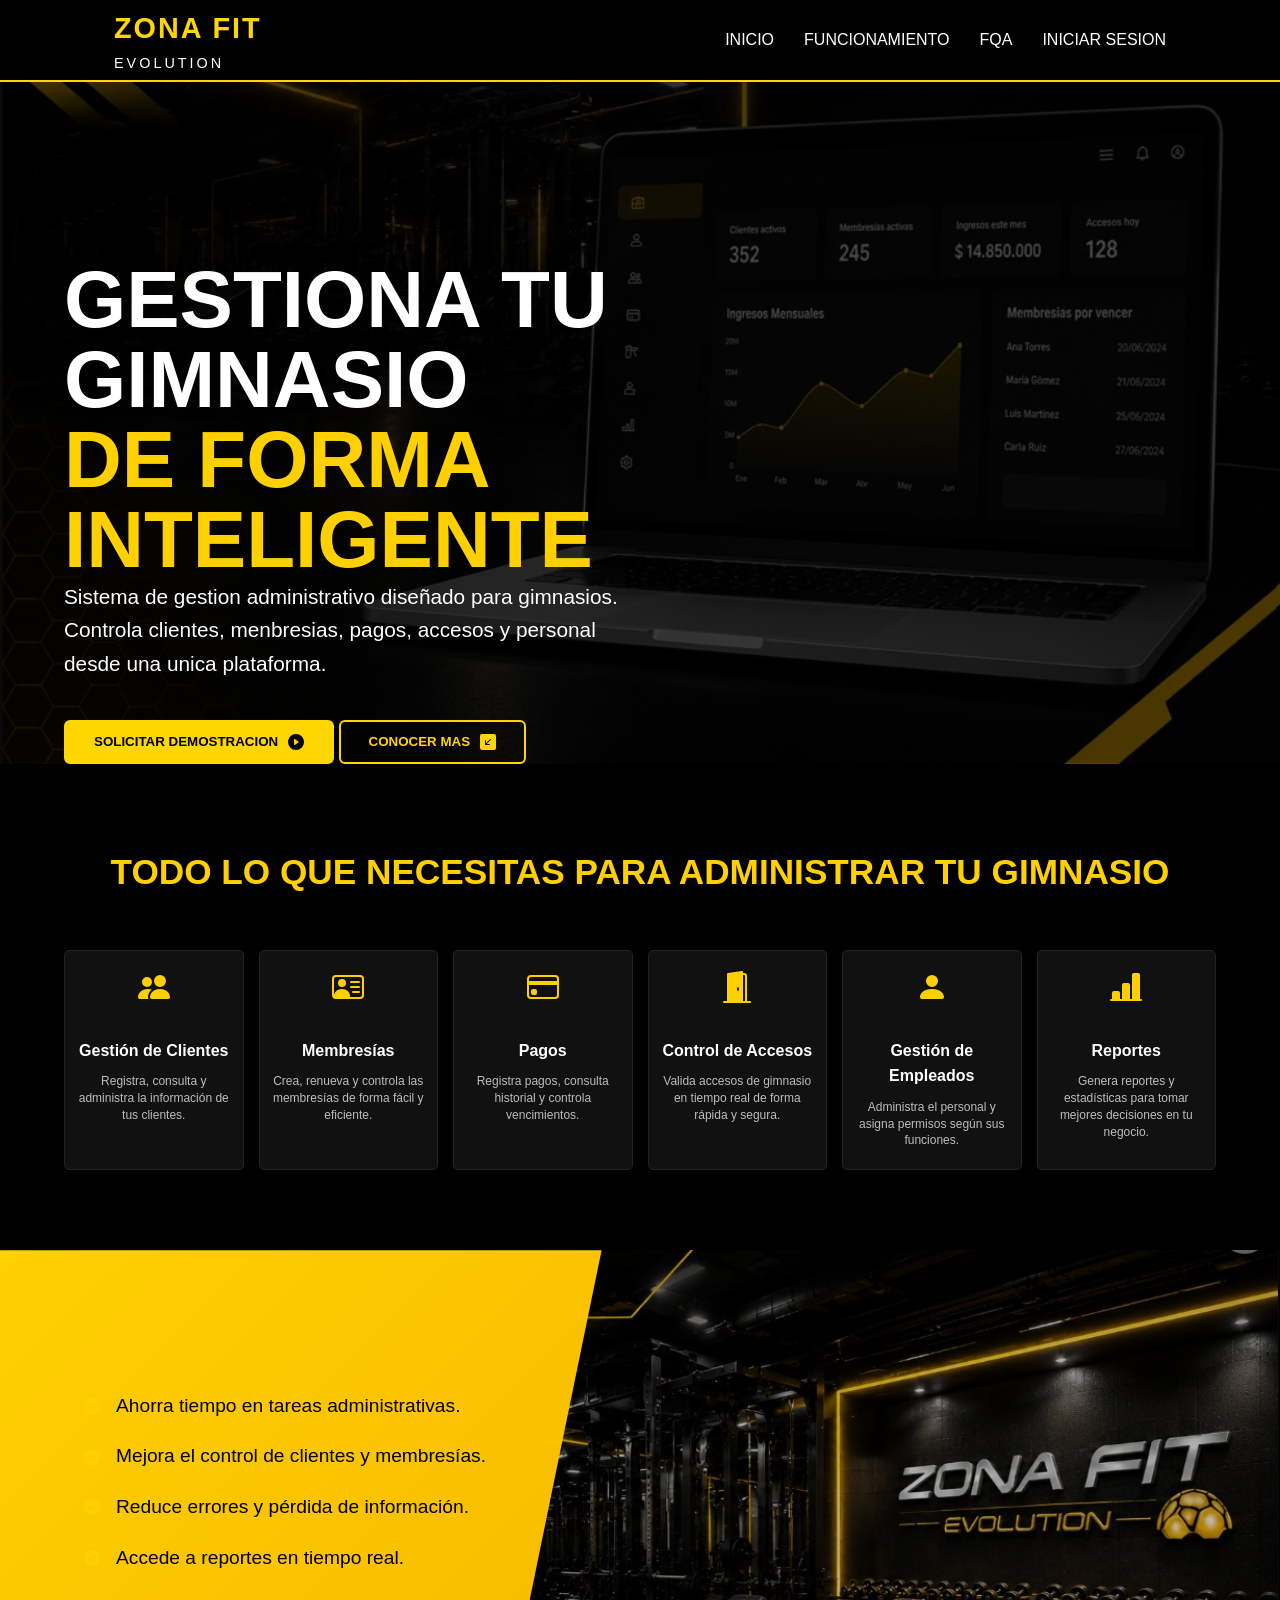
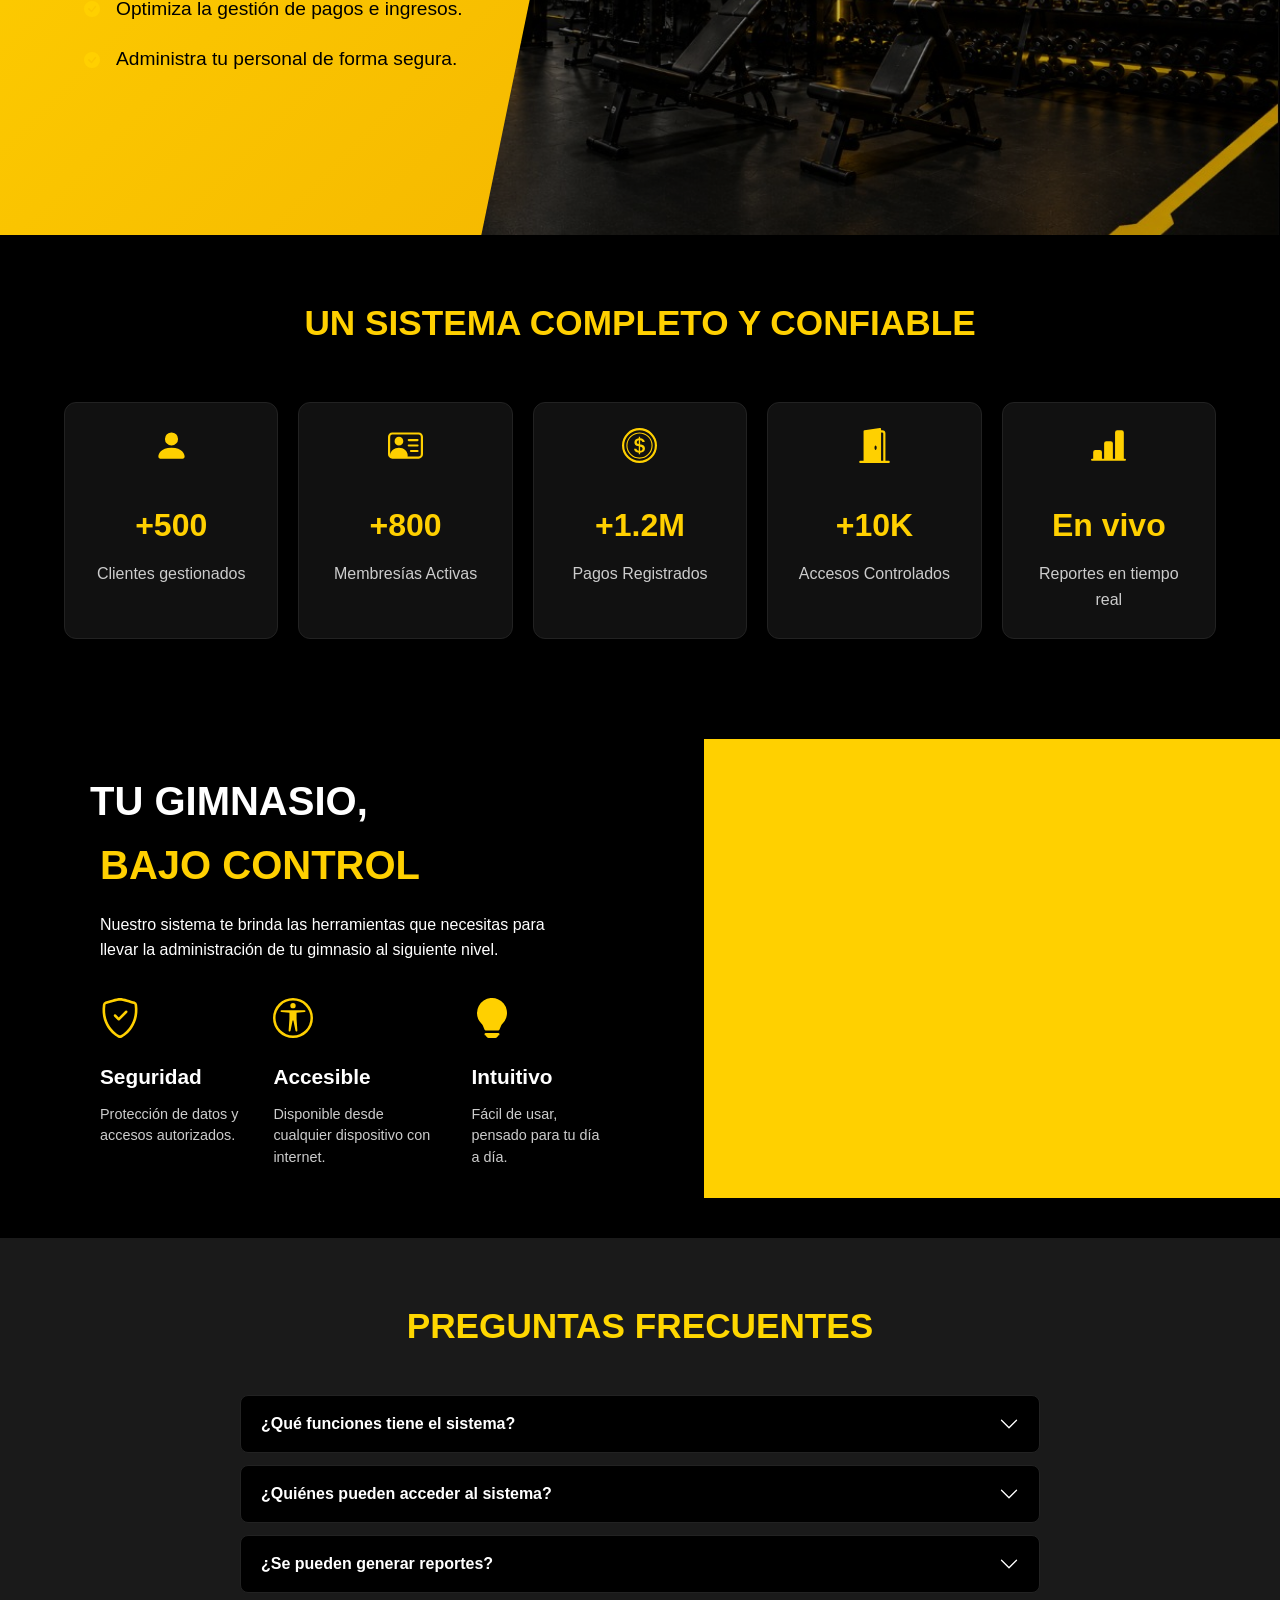
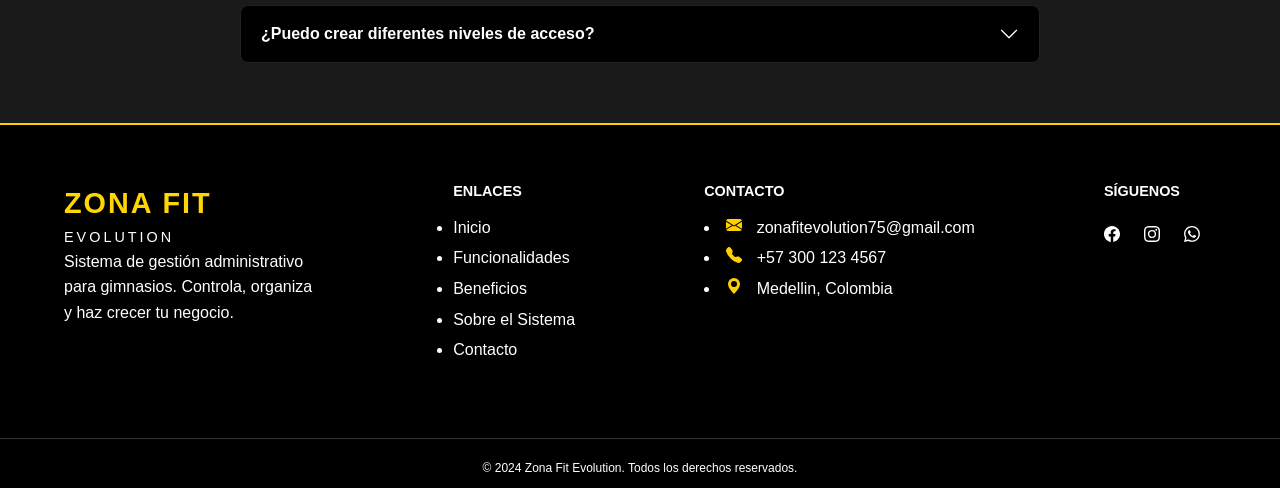
==== index.html @ 82897298 "agrego index" ====
<!doctype html>
<html lang="es">
  <head>
    <meta charset="UTF-8" />
    <meta name="viewport" content="width=device-width, initial-scale=1.0" />
    <title>Landing page</title>

   <link rel="stylesheet" href="../estilos_css/stilos.css">
</head>
<body>


  </head>
  <body>

    <header>
      <div class="container header__inner">
        <a href="#inicio" class="logo">
          <span class="logo__main">ZONA FIT</span>
          <span class="logo__sub">EVOLUTION</span>
        </a>
        <button class="menu-hamburguesa" id="btn-menu" aria-label="Abrir menú">
          <span></span>
          <span></span>
          <span></span>
        </button>

        <nav class="nav" id="nav">
          <a href="#inicio" class="nav_link">INICIO</a>
          <a href="#funcionalidad" class="nav_link">FUNCIONAMIENTO</a>
          <a href="#FQA" class="nav_link">FQA</a>
          <a href="#" class="nav_link">INICIAR SESION</a>
        </nav>
      </div>
    </header>

    <div class="hero">
      <div class="inicio">
        <h1 class="titulo">
          GESTIONA TU GIMNASIO <span>DE FORMA INTELIGENTE</span>
        </h1>
        <p class="descripcion">
          Sistema de gestion administrativo diseñado para gimnasios. Controla
          clientes, menbresias, pagos, accesos y personal desde una unica
          plataforma.
        </p>
        <div class="botones">
          <button class="boton_amarillo">
            SOLICITAR DEMOSTRACION
            <svg
              xmlns="http://www.w3.org/2000/svg"
              width="16"
              height="16"
              fill="currentColor"
              class="bi bi-play-circle-fill"
              viewBox="0 0 16 16"
            >
              <path
                d="M16 8A8 8 0 1 1 0 8a8 8 0 0 1 16 0M6.79 5.093A.5.5 0 0 0 6 5.5v5a.5.5 0 0 0 .79.407l3.5-2.5a.5.5 0 0 0 0-.814z"
              />
            </svg>
          </button>

          <button class="boton_transparente">
            CONOCER MAS
            <svg
              xmlns="http://www.w3.org/2000/svg"
              width="16"
              height="16"
              fill="currentColor"
              class="bi bi-arrow-down-left-square-fill"
              viewBox="0 0 16 16"
            >
              <path
                d="M2 16a2 2 0 0 1-2-2V2a2 2 0 0 1 2-2h12a2 2 0 0 1 2 2v12a2 2 0 0 1-2 2zm8.096-10.803L6 9.293V6.525a.5.5 0 0 0-1 0V10.5a.5.5 0 0 0 .5.5h3.975a.5.5 0 0 0 0-1H6.707l4.096-4.096a.5.5 0 1 0-.707-.707"
              />
            </svg>
          </button>
        </div>
      </div>
    </div>

    <main>
      <section class="funcionalidades" id="funcionalidad">
        <h2>TODO LO QUE NECESITAS PARA <span>ADMINISTRAR TU GIMNASIO</span></h2>

        <div class="contenedor_funcionalidades">
          <article class="funcionalidad">
            <div class="icono">
              <svg
                xmlns="http://www.w3.org/2000/svg"
                width="16"
                height="16"
                fill="currentColor"
                class="bi bi-people-fill"
                viewBox="0 0 16 16"
                aria-hidden="true"
              >
                <path
                  d="M7 14s-1 0-1-1 1-4 5-4 5 3 5 4-1 1-1 1zm4-6a3 3 0 1 0 0-6 3 3 0 0 0 0 6m-5.784 6A2.24 2.24 0 0 1 5 13c0-1.355.68-2.75 1.936-3.72A6.3 6.3 0 0 0 5 9c-4 0-5 3-5 4s1 1 1 1zM4.5 8a2.5 2.5 0 1 0 0-5 2.5 2.5 0 0 0 0 5"
                />
              </svg>
            </div>
            <h3>Gestión de Clientes</h3>
            <p>
              Registra, consulta y administra la información de tus clientes.
            </p>
          </article>

          <article class="funcionalidad">
            <div class="icono">
              <svg
                xmlns="http://www.w3.org/2000/svg"
                width="16"
                height="16"
                fill="currentColor"
                class="bi bi-person-vcard"
                viewBox="0 0 16 16"
                aria-hidden="true"
              >
                <path
                  d="M5 8a2 2 0 1 0 0-4 2 2 0 0 0 0 4m4-2.5a.5.5 0 0 1 .5-.5h4a.5.5 0 0 1 0 1h-4a.5.5 0 0 1-.5-.5M9 8a.5.5 0 0 1 .5-.5h4a.5.5 0 0 1 0 1h-4A.5.5 0 0 1 9 8m1 2.5a.5.5 0 0 1 .5-.5h3a.5.5 0 0 1 0 1h-3a.5.5 0 0 1-.5-.5"
                />
                <path
                  d="M2 2a2 2 0 0 0-2 2v8a2 2 0 0 0 2 2h12a2 2 0 0 0 2-2V4a2 2 0 0 0-2-2zM1 4a1 1 0 0 1 1-1h12a1 1 0 0 1 1 1v8a1 1 0 0 1-1 1H8.96q.04-.245.04-.5C9 10.567 7.21 9 5 9c-2.086 0-3.8 1.398-3.984 3.181A1 1 0 0 1 1 12z"
                />
              </svg>
            </div>
            <h3>Membresías</h3>
            <p>
              Crea, renueva y controla las membresías de forma fácil y
              eficiente.
            </p>
          </article>

          <article class="funcionalidad">
            <div class="icono">
              <svg
                xmlns="http://www.w3.org/2000/svg"
                width="16"
                height="16"
                fill="currentColor"
                class="bi bi-credit-card"
                viewBox="0 0 16 16"
                aria-hidden="true"
              >
                <path
                  d="M0 4a2 2 0 0 1 2-2h12a2 2 0 0 1 2 2v8a2 2 0 0 1-2 2H2a2 2 0 0 1-2-2zm2-1a1 1 0 0 0-1 1v1h14V4a1 1 0 0 0-1-1zm13 4H1v5a1 1 0 0 0 1 1h12a1 1 0 0 0 1-1z"
                />
                <path
                  d="M2 10a1 1 0 0 1 1-1h1a1 1 0 0 1 1 1v1a1 1 0 0 1-1 1H3a1 1 0 0 1-1-1z"
                />
              </svg>
            </div>
            <h3>Pagos</h3>
            <p>Registra pagos, consulta historial y controla vencimientos.</p>
          </article>

          <article class="funcionalidad">
            <div class="icono">
              <svg
                xmlns="http://www.w3.org/2000/svg"
                width="16"
                height="16"
                fill="currentColor"
                class="bi bi-door-open-fill"
                viewBox="0 0 16 16"
                aria-hidden="true"
              >
                <path
                  d="M1.5 15a.5.5 0 0 0 0 1h13a.5.5 0 0 0 0-1H13V2.5A1.5 1.5 0 0 0 11.5 1H11V.5a.5.5 0 0 0-.57-.495l-7 1A.5.5 0 0 0 3 1.5V15zM11 2h.5a.5.5 0 0 1 .5.5V15h-1zm-2.5 8c-.276 0-.5-.448-.5-1s.224-1 .5-1 .5.448.5 1-.224 1-.5 1"
                />
              </svg>
            </div>
            <h3>Control de Accesos</h3>
            <p>
              Valida accesos de gimnasio en tiempo real de forma rápida y
              segura.
            </p>
          </article>

          <article class="funcionalidad">
            <div class="icono">
              <svg
                xmlns="http://www.w3.org/2000/svg"
                width="16"
                height="16"
                fill="currentColor"
                class="bi bi-person-fill"
                viewBox="0 0 16 16"
                aria-hidden="true"
              >
                <path
                  d="M3 14s-1 0-1-1 1-4 6-4 6 3 6 4-1 1-1 1zm5-6a3 3 0 1 0 0-6 3 3 0 0 0 0 6"
                />
              </svg>
            </div>
            <h3>Gestión de Empleados</h3>
            <p>Administra el personal y asigna permisos según sus funciones.</p>
          </article>

          <article class="funcionalidad">
            <div class="icono">
              <svg
                xmlns="http://www.w3.org/2000/svg"
                width="16"
                height="16"
                fill="currentColor"
                class="bi bi-bar-chart-line-fill"
                viewBox="0 0 16 16"
                aria-hidden="true"
              >
                <path
                  d="M11 2a1 1 0 0 1 1-1h2a1 1 0 0 1 1 1v12h.5a.5.5 0 0 1 0 1H.5a.5.5 0 0 1 0-1H1v-3a1 1 0 0 1 1-1h2a1 1 0 0 1 1 1v3h1V7a1 1 0 0 1 1-1h2a1 1 0 0 1 1 1v7h1z"
                />
              </svg>
            </div>
            <h3>Reportes</h3>
            <p>
              Genera reportes y estadísticas para tomar mejores decisiones en tu
              negocio.
            </p>
          </article>
        </div>
      </section>

      <section class="beneficios" id="beneficios">
        <div class="beneficios_contenido">
          <div class="beneficios_texto">
            <ul class="beneficios_lista">
              <li>
                <svg
                  class="icono_lista"
                  xmlns="http://www.w3.org/2000/svg"
                  width="16"
                  height="16"
                  fill="currentColor"
                  viewBox="0 0 16 16"
                  aria-hidden="true"
                >
                  <path
                    d="M16 8A8 8 0 1 1 0 8a8 8 0 0 1 16 0m-3.97-3.03a.75.75 0 0 0-1.08.022L7.477 9.417 5.384 7.323a.75.75 0 0 0-1.06 1.06L6.97 11.03a.75.75 0 0 0 1.079-.02l3.992-4.99a.75.75 0 0 0-.01-1.05z"
                  />
                </svg>
                Ahorra tiempo en tareas administrativas.
              </li>

              <li>
                <svg
                  class="icono_lista"
                  xmlns="http://www.w3.org/2000/svg"
                  width="16"
                  height="16"
                  fill="currentColor"
                  viewBox="0 0 16 16"
                  aria-hidden="true"
                >
                  <path
                    d="M16 8A8 8 0 1 1 0 8a8 8 0 0 1 16 0m-3.97-3.03a.75.75 0 0 0-1.08.022L7.477 9.417 5.384 7.323a.75.75 0 0 0-1.06 1.06L6.97 11.03a.75.75 0 0 0 1.079-.02l3.992-4.99a.75.75 0 0 0-.01-1.05z"
                  />
                </svg>
                Mejora el control de clientes y membresías.
              </li>

              <li>
                <svg
                  class="icono_lista"
                  xmlns="http://www.w3.org/2000/svg"
                  width="16"
                  height="16"
                  fill="currentColor"
                  viewBox="0 0 16 16"
                  aria-hidden="true"
                >
                  <path
                    d="M16 8A8 8 0 1 1 0 8a8 8 0 0 1 16 0m-3.97-3.03a.75.75 0 0 0-1.08.022L7.477 9.417 5.384 7.323a.75.75 0 0 0-1.06 1.06L6.97 11.03a.75.75 0 0 0 1.079-.02l3.992-4.99a.75.75 0 0 0-.01-1.05z"
                  />
                </svg>
                Reduce errores y pérdida de información.
              </li>

              <li>
                <svg
                  class="icono_lista"
                  xmlns="http://www.w3.org/2000/svg"
                  width="16"
                  height="16"
                  fill="currentColor"
                  viewBox="0 0 16 16"
                  aria-hidden="true"
                >
                  <path
                    d="M16 8A8 8 0 1 1 0 8a8 8 0 0 1 16 0m-3.97-3.03a.75.75 0 0 0-1.08.022L7.477 9.417 5.384 7.323a.75.75 0 0 0-1.06 1.06L6.97 11.03a.75.75 0 0 0 1.079-.02l3.992-4.99a.75.75 0 0 0-.01-1.05z"
                  />
                </svg>
                Accede a reportes en tiempo real.
              </li>

              <li>
                <svg
                  class="icono_lista"
                  xmlns="http://www.w3.org/2000/svg"
                  width="16"
                  height="16"
                  fill="currentColor"
                  viewBox="0 0 16 16"
                  aria-hidden="true"
                >
                  <path
                    d="M16 8A8 8 0 1 1 0 8a8 8 0 0 1 16 0m-3.97-3.03a.75.75 0 0 0-1.08.022L7.477 9.417 5.384 7.323a.75.75 0 0 0-1.06 1.06L6.97 11.03a.75.75 0 0 0 1.079-.02l3.992-4.99a.75.75 0 0 0-.01-1.05z"
                  />
                </svg>
                Optimiza la gestión de pagos e ingresos.
              </li>

              <li>
                <svg
                  class="icono_lista"
                  xmlns="http://www.w3.org/2000/svg"
                  width="16"
                  height="16"
                  fill="currentColor"
                  viewBox="0 0 16 16"
                  aria-hidden="true"
                >
                  <path
                    d="M16 8A8 8 0 1 1 0 8a8 8 0 0 1 16 0m-3.97-3.03a.75.75 0 0 0-1.08.022L7.477 9.417 5.384 7.323a.75.75 0 0 0-1.06 1.06L6.97 11.03a.75.75 0 0 0 1.079-.02l3.992-4.99a.75.75 0 0 0-.01-1.05z"
                  />
                </svg>
                Administra tu personal de forma segura.
              </li>
            </ul>
          </div>
        </div>
      </section>

      <section class="stats" id="stats">
        <h2>UN SISTEMA COMPLETO Y CONFIABLE</h2>
        <div class="contenedor_stats">
          <article class="contenido_stats">
            <div class="icono">
              <svg
                xmlns="http://www.w3.org/2000/svg"
                width="16"
                height="16"
                fill="currentColor"
                class="bi bi-person-fill"
                viewBox="0 0 16 16"
                aria-hidden="true"
              >
                <path
                  d="M3 14s-1 0-1-1 1-4 6-4 6 3 6 4-1 1-1 1zm5-6a3 3 0 1 0 0-6 3 3 0 0 0 0 6"
                />
              </svg>
            </div>
            <h3>+500</h3>
            <p>Clientes gestionados</p>
          </article>

          <article class="contenido_stats">
            <div class="icono">
              <svg
                xmlns="http://www.w3.org/2000/svg"
                width="16"
                height="16"
                fill="currentColor"
                class="bi bi-person-vcard"
                viewBox="0 0 16 16"
                aria-hidden="true"
              >
                <path
                  d="M5 8a2 2 0 1 0 0-4 2 2 0 0 0 0 4m4-2.5a.5.5 0 0 1 .5-.5h4a.5.5 0 0 1 0 1h-4a.5.5 0 0 1-.5-.5M9 8a.5.5 0 0 1 .5-.5h4a.5.5 0 0 1 0 1h-4A.5.5 0 0 1 9 8m1 2.5a.5.5 0 0 1 .5-.5h3a.5.5 0 0 1 0 1h-3a.5.5 0 0 1-.5-.5"
                />
                <path
                  d="M2 2a2 2 0 0 0-2 2v8a2 2 0 0 0 2 2h12a2 2 0 0 0 2-2V4a2 2 0 0 0-2-2zM1 4a1 1 0 0 1 1-1h12a1 1 0 0 1 1 1v8a1 1 0 0 1-1 1H8.96q.04-.245.04-.5C9 10.567 7.21 9 5 9c-2.086 0-3.8 1.398-3.984 3.181A1 1 0 0 1 1 12z"
                />
              </svg>
            </div>
            <h3>+800</h3>
            <p>Membresías Activas</p>
          </article>

          <article class="contenido_stats">
            <div class="icono">
              <svg
                xmlns="http://www.w3.org/2000/svg"
                width="16"
                height="16"
                fill="currentColor"
                class="bi bi-coin"
                viewBox="0 0 16 16"
                aria-hidden="true"
              >
                <path
                  d="M5.5 9.511c.076.954.83 1.697 2.182 1.785V12h.6v-.709c1.4-.098 2.218-.846 2.218-1.932 0-.987-.626-1.496-1.745-1.76l-.473-.112V5.57c.6.068.982.396 1.074.85h1.052c-.076-.919-.864-1.638-2.126-1.716V4h-.6v.719c-1.195.117-2.01.836-2.01 1.853 0 .9.606 1.472 1.613 1.707l.397.098v2.034c-.615-.093-1.022-.43-1.114-.9zm2.177-2.166c-.59-.137-.91-.416-.91-.836 0-.47.345-.822.915-.925v1.76h-.005zm.692 1.193c.717.166 1.048.435 1.048.91 0 .542-.412.914-1.135.982V8.518z"
                />
                <path
                  d="M8 15A7 7 0 1 1 8 1a7 7 0 0 1 0 14m0 1A8 8 0 1 0 8 0a8 8 0 0 0 0 16"
                />
                <path
                  d="M8 13.5a5.5 5.5 0 1 1 0-11 5.5 5.5 0 0 1 0 11m0 .5A6 6 0 1 0 8 2a6 6 0 0 0 0 12"
                />
              </svg>
            </div>
            <h3>+1.2M</h3>
            <p>Pagos Registrados</p>
          </article>

          <article class="contenido_stats">
            <div class="icono">
              <svg
                xmlns="http://www.w3.org/2000/svg"
                width="16"
                height="16"
                fill="currentColor"
                class="bi bi-door-open-fill"
                viewBox="0 0 16 16"
                aria-hidden="true"
              >
                <path
                  d="M1.5 15a.5.5 0 0 0 0 1h13a.5.5 0 0 0 0-1H13V2.5A1.5 1.5 0 0 0 11.5 1H11V.5a.5.5 0 0 0-.57-.495l-7 1A.5.5 0 0 0 3 1.5V15zM11 2h.5a.5.5 0 0 1 .5.5V15h-1zm-2.5 8c-.276 0-.5-.448-.5-1s.224-1 .5-1 .5.448.5 1-.224 1-.5 1"
                />
              </svg>
            </div>
            <h3>+10K</h3>
            <p>Accesos Controlados</p>
          </article>

          <article class="contenido_stats">
            <div class="icono">
              <svg
                xmlns="http://www.w3.org/2000/svg"
                width="16"
                height="16"
                fill="currentColor"
                class="bi bi-bar-chart-line-fill"
                viewBox="0 0 16 16"
                aria-hidden="true"
              >
                <path
                  d="M11 2a1 1 0 0 1 1-1h2a1 1 0 0 1 1 1v12h.5a.5.5 0 0 1 0 1H.5a.5.5 0 0 1 0-1H1v-3a1 1 0 0 1 1-1h2a1 1 0 0 1 1 1v3h1V7a1 1 0 0 1 1-1h2a1 1 0 0 1 1 1v7h1z"
                />
              </svg>
            </div>
            <h3>En vivo</h3>
            <p>Reportes en tiempo real</p>
          </article>
        </div>
      </section>

      <section class="seguridad" id="id_seguridad">
        <h2>TU GIMNASIO, <span>BAJO CONTROL</span></h2>
        <p>
          Nuestro sistema te brinda las herramientas que necesitas para llevar
          la administración de tu gimnasio al siguiente nivel.
        </p>

        <div class="contenedor_seguridad">
          <article class="contenido_seguridad">
            <div class="icono">
              <svg
                xmlns="http://www.w3.org/2000/svg"
                width="16"
                height="16"
                fill="currentColor"
                class="bi bi-shield-check"
                viewBox="0 0 16 16"
                aria-hidden="true"
              >
                <path
                  d="M5.338 1.59a61 61 0 0 0-2.837.856.48.48 0 0 0-.328.39c-.554 4.157.726 7.19 2.253 9.188a10.7 10.7 0 0 0 2.287 2.233c.346.244.652.42.893.533q.18.085.293.118a1 1 0 0 0 .101.025 1 1 0 0 0 .1-.025q.114-.034.294-.118c.24-.113.547-.29.893-.533a10.7 10.7 0 0 0 2.287-2.233c1.527-1.997 2.807-5.031 2.253-9.188a.48.48 0 0 0-.328-.39c-.651-.213-1.75-.56-2.837-.855C9.552 1.29 8.531 1.067 8 1.067c-.53 0-1.552.223-2.662.524zM5.072.56C6.157.265 7.31 0 8 0s1.843.265 2.928.56c1.11.3 2.229.655 2.887.87a1.54 1.54 0 0 1 1.044 1.262c.596 4.477-.787 7.795-2.465 9.99a11.8 11.8 0 0 1-2.517 2.453 7 7 0 0 1-1.048.625c-.28.132-.581.24-.829.24s-.548-.108-.829-.24a7 7 0 0 1-1.048-.625 11.8 11.8 0 0 1-2.517-2.453C1.928 10.487.545 7.169 1.141 2.692A1.54 1.54 0 0 1 2.185 1.43 63 63 0 0 1 5.072.56"
                />
                <path
                  d="M10.854 5.146a.5.5 0 0 1 0 .708l-3 3a.5.5 0 0 1-.708 0l-1.5-1.5a.5.5 0 1 1 .708-.708L7.5 7.793l2.646-2.647a.5.5 0 0 1 .708 0"
                />
              </svg>
            </div>
            <h3>Seguridad</h3>
            <p>Protección de datos y accesos autorizados.</p>
          </article>

          <article class="contenido_seguridad">
            <div class="icono">
              <svg
                xmlns="http://www.w3.org/2000/svg"
                width="16"
                height="16"
                fill="currentColor"
                class="bi bi-universal-access-circle"
                viewBox="0 0 16 16"
                aria-hidden="true"
              >
                <path
                  d="M8 4.143A1.071 1.071 0 1 0 8 2a1.071 1.071 0 0 0 0 2.143m-4.668 1.47 3.24.316v2.5l-.323 4.585A.383.383 0 0 0 7 13.14l.826-4.017c.045-.18.301-.18.346 0L9 13.139a.383.383 0 0 0 .752-.125L9.43 8.43v-2.5l3.239-.316a.38.38 0 0 0-.047-.756H3.379a.38.38 0 0 0-.047.756Z"
                />
                <path
                  d="M8 0a8 8 0 1 0 0 16A8 8 0 0 0 8 0M1 8a7 7 0 1 1 14 0A7 7 0 0 1 1 8"
                />
              </svg>
            </div>
            <h3>Accesible</h3>
            <p>Disponible desde cualquier dispositivo con internet.</p>
          </article>

          <article class="contenido_seguridad">
            <div class="icono">
              <svg
                xmlns="http://www.w3.org/2000/svg"
                width="16"
                height="16"
                fill="currentColor"
                class="bi bi-lightbulb-fill"
                viewBox="0 0 16 16"
                aria-hidden="true"
              >
                <path
                  d="M2 6a6 6 0 1 1 10.174 4.31c-.203.196-.359.4-.453.619l-.762 1.769A.5.5 0 0 1 10.5 13h-5a.5.5 0 0 1-.46-.302l-.761-1.77a2 2 0 0 0-.453-.618A5.98 5.98 0 0 1 2 6m3 8.5a.5.5 0 0 1 .5-.5h5a.5.5 0 0 1 0 1l-.224.447a1 1 0 0 1-.894.553H6.618a1 1 0 0 1-.894-.553L5.5 15a.5.5 0 0 1-.5-.5"
                />
              </svg>
            </div>
            <h3>Intuitivo</h3>
            <p>Fácil de usar, pensado para tu día a día.</p>
          </article>
        </div>
      </section>

     <section class="FQA" id="FQA">
  <h2>PREGUNTAS FRECUENTES</h2>
  <div class="contenedor_FQA">

    <div class="fqa_item">
      <button class="fqa_pregunta" aria-expanded="false">
        <span>¿Qué funciones tiene el sistema?</span>
        <svg class="fqa_icono" xmlns="http://www.w3.org/2000/svg" width="20" height="20" fill="currentColor" viewBox="0 0 16 16">
          <path d="M1.646 4.646a.5.5 0 0 1 .708 0L8 10.293l5.646-5.647a.5.5 0 0 1 .708.708l-6 6a.5.5 0 0 1-.708 0l-6-6a.5.5 0 0 1 0-.708z"/>
        </svg>
      </button>
      <div class="fqa_respuesta">
        <p>Permite gestionar clientes, membresías, pagos, accesos, empleados y generar reportes administrativos.</p>
      </div>
    </div>

    <div class="fqa_item">
      <button class="fqa_pregunta" aria-expanded="false">
        <span>¿Quiénes pueden acceder al sistema?</span>
        <svg class="fqa_icono" xmlns="http://www.w3.org/2000/svg" width="20" height="20" fill="currentColor" viewBox="0 0 16 16">
          <path d="M1.646 4.646a.5.5 0 0 1 .708 0L8 10.293l5.646-5.647a.5.5 0 0 1 .708.708l-6 6a.5.5 0 0 1-.708 0l-6-6a.5.5 0 0 1 0-.708z"/>
        </svg>
      </button>
      <div class="fqa_respuesta">
        <p>El administrador y el personal autorizado por el gimnasio.</p>
      </div>
    </div>

    <div class="fqa_item">
      <button class="fqa_pregunta" aria-expanded="false">
        <span>¿Se pueden generar reportes?</span>
        <svg class="fqa_icono" xmlns="http://www.w3.org/2000/svg" width="20" height="20" fill="currentColor" viewBox="0 0 16 16">
          <path d="M1.646 4.646a.5.5 0 0 1 .708 0L8 10.293l5.646-5.647a.5.5 0 0 1 .708.708l-6 6a.5.5 0 0 1-.708 0l-6-6a.5.5 0 0 1 0-.708z"/>
        </svg>
      </button>
      <div class="fqa_respuesta">
        <p>Sí, el sistema genera reportes en tiempo real de clientes, pagos, accesos y más.</p>
      </div>
    </div>

    <div class="fqa_item">
      <button class="fqa_pregunta" aria-expanded="false">
        <span>¿Puedo crear diferentes niveles de acceso?</span>
        <svg class="fqa_icono" xmlns="http://www.w3.org/2000/svg" width="20" height="20" fill="currentColor" viewBox="0 0 16 16">
          <path d="M1.646 4.646a.5.5 0 0 1 .708 0L8 10.293l5.646-5.647a.5.5 0 0 1 .708.708l-6 6a.5.5 0 0 1-.708 0l-6-6a.5.5 0 0 1 0-.708z"/>
        </svg>
      </button>
      <div class="fqa_respuesta">
        <p>Sí, el administrador puede asignar permisos según el rol de cada empleado.</p>
      </div>
    </div>

  </div>
</section>
    </main>

    <footer class="footer">
      <div class="container footer_grid">
        <section class="footer_col footer_marca">
          <a href="#inicio" class="logo">
            <span class="logo__main">ZONA FIT</span>
            <span class="logo__sub">EVOLUTION</span>
          </a>

          <p>
            Sistema de gestión administrativo para gimnasios. Controla, organiza
            y haz crecer tu negocio.
          </p>
        </section>

        <section class="footer_col">
          <h3 class="footer_titulo footer_titulo--acento">ENLACES</h3>

          <ul class="footer_lista">
            <li><a href="#inicio">Inicio</a></li>
            <li><a href="#funcionalidad">Funcionalidades</a></li>
            <li><a href="#beneficios">Beneficios</a></li>
            <li><a href="#id_seguridad">Sobre el Sistema</a></li>
            <li><a href="#contacto">Contacto</a></li>
          </ul>
        </section>

        <section class="footer_col">
          <h3 class="footer_titulo">CONTACTO</h3>
          <li>
            <svg
              xmlns="http://www.w3.org/2000/svg"
              width="16"
              height="16"
              fill="currentColor"
              class="bi bi-envelope-fill"
              viewBox="0 0 16 16"
            >
              <path
                d="M.05 3.555A2 2 0 0 1 2 2h12a2 2 0 0 1 1.95 1.555L8 8.414zM0 4.697v7.104l5.803-3.558zM6.761 8.83l-6.57 4.027A2 2 0 0 0 2 14h12a2 2 0 0 0 1.808-1.144l-6.57-4.027L8 9.586zm3.436-.586L16 11.801V4.697z"
              />
            </svg>
            <a href="#">zonafitevolution75@gmail.com</a>
          </li>

          <li>
            <svg
              xmlns="http://www.w3.org/2000/svg"
              width="16"
              height="16"
              fill="currentColor"
              class="bi bi-telephone-fill"
              viewBox="0 0 16 16"
            >
              <path
                fill-rule="evenodd"
                d="M1.885.511a1.745 1.745 0 0 1 2.61.163L6.29 2.98c.329.423.445.974.315 1.494l-.547 2.19a.68.68 0 0 0 .178.643l2.457 2.457a.68.68 0 0 0 .644.178l2.189-.547a1.75 1.75 0 0 1 1.494.315l2.306 1.794c.829.645.905 1.87.163 2.611l-1.034 1.034c-.74.74-1.846 1.065-2.877.702a18.6 18.6 0 0 1-7.01-4.42 18.6 18.6 0 0 1-4.42-7.009c-.362-1.03-.037-2.137.703-2.877z"
              />
            </svg>
            <a href="#">+57 300 123 4567</a>
          </li>

          <li>
            <svg
              xmlns="http://www.w3.org/2000/svg"
              width="16"
              height="16"
              fill="currentColor"
              class="bi bi-geo-alt-fill"
              viewBox="0 0 16 16"
            >
              <path
                d="M8 16s6-5.686 6-10A6 6 0 0 0 2 6c0 4.314 6 10 6 10m0-7a3 3 0 1 1 0-6 3 3 0 0 1 0 6"
              />
            </svg>
            <a href="#">Medellin, Colombia</a>
          </li>

          <ul class="footer_contacto"></ul>
        </section>

        <section class="footer_col">
          <h3 class="footer_titulo">SÍGUENOS</h3>

          <div class="footer_redes">
            <a href="#" class="footer_red" aria-label="Facebook">
              <svg
                xmlns="http://www.w3.org/2000/svg"
                width="16"
                height="16"
                fill="currentColor"
                class="bi bi-facebook"
                viewBox="0 0 16 16"
              >
                <path
                  d="M16 8.049c0-4.446-3.582-8.05-8-8.05C3.58 0-.002 3.603-.002 8.05c0 4.017 2.926 7.347 6.75 7.951v-5.625h-2.03V8.05H6.75V6.275c0-2.017 1.195-3.131 3.022-3.131.876 0 1.791.157 1.791.157v1.98h-1.009c-.993 0-1.303.621-1.303 1.258v1.51h2.218l-.354 2.326H9.25V16c3.824-.604 6.75-3.934 6.75-7.951"
                />
              </svg>
            </a>

            <a href="#" class="footer_red" aria-label="Instagram">
              <svg
                xmlns="http://www.w3.org/2000/svg"
                width="16"
                height="16"
                fill="currentColor"
                class="bi bi-instagram"
                viewBox="0 0 16 16"
              >
                <path
                  d="M8 0C5.829 0 5.556.01 4.703.048 3.85.088 3.269.222 2.76.42a3.9 3.9 0 0 0-1.417.923A3.9 3.9 0 0 0 .42 2.76C.222 3.268.087 3.85.048 4.7.01 5.555 0 5.827 0 8.001c0 2.172.01 2.444.048 3.297.04.852.174 1.433.372 1.942.205.526.478.972.923 1.417.444.445.89.719 1.416.923.51.198 1.09.333 1.942.372C5.555 15.99 5.827 16 8 16s2.444-.01 3.298-.048c.851-.04 1.434-.174 1.943-.372a3.9 3.9 0 0 0 1.416-.923c.445-.445.718-.891.923-1.417.197-.509.332-1.09.372-1.942C15.99 10.445 16 10.173 16 8s-.01-2.445-.048-3.299c-.04-.851-.175-1.433-.372-1.941a3.9 3.9 0 0 0-.923-1.417A3.9 3.9 0 0 0 13.24.42c-.51-.198-1.092-.333-1.943-.372C10.443.01 10.172 0 7.998 0zm-.717 1.442h.718c2.136 0 2.389.007 3.232.046.78.035 1.204.166 1.486.275.373.145.64.319.92.599s.453.546.598.92c.11.281.24.705.275 1.485.039.843.047 1.096.047 3.231s-.008 2.389-.047 3.232c-.035.78-.166 1.203-.275 1.485a2.5 2.5 0 0 1-.599.919c-.28.28-.546.453-.92.598-.28.11-.704.24-1.485.276-.843.038-1.096.047-3.232.047s-2.39-.009-3.233-.047c-.78-.036-1.203-.166-1.485-.276a2.5 2.5 0 0 1-.92-.598 2.5 2.5 0 0 1-.6-.92c-.109-.281-.24-.705-.275-1.485-.038-.843-.046-1.096-.046-3.233s.008-2.388.046-3.231c.036-.78.166-1.204.276-1.486.145-.373.319-.64.599-.92s.546-.453.92-.598c.282-.11.705-.24 1.485-.276.738-.034 1.024-.044 2.515-.045zm4.988 1.328a.96.96 0 1 0 0 1.92.96.96 0 0 0 0-1.92m-4.27 1.122a4.109 4.109 0 1 0 0 8.217 4.109 4.109 0 0 0 0-8.217m0 1.441a2.667 2.667 0 1 1 0 5.334 2.667 2.667 0 0 1 0-5.334"
                />
              </svg>
            </a>

            <a href="#" class="footer_red" aria-label="WhatsApp">
              <svg
                xmlns="http://www.w3.org/2000/svg"
                width="16"
                height="16"
                fill="currentColor"
                class="bi bi-whatsapp"
                viewBox="0 0 16 16"
              >
                <path
                  d="M13.601 2.326A7.85 7.85 0 0 0 7.994 0C3.627 0 .068 3.558.064 7.926c0 1.399.366 2.76 1.057 3.965L0 16l4.204-1.102a7.9 7.9 0 0 0 3.79.965h.004c4.368 0 7.926-3.558 7.93-7.93A7.9 7.9 0 0 0 13.6 2.326zM7.994 14.521a6.6 6.6 0 0 1-3.356-.92l-.24-.144-2.494.654.666-2.433-.156-.251a6.56 6.56 0 0 1-1.007-3.505c0-3.626 2.957-6.584 6.591-6.584a6.56 6.56 0 0 1 4.66 1.931 6.56 6.56 0 0 1 1.928 4.66c-.004 3.639-2.961 6.592-6.592 6.592m3.615-4.934c-.197-.099-1.17-.578-1.353-.646-.182-.065-.315-.099-.445.099-.133.197-.513.646-.627.775-.114.133-.232.148-.43.05-.197-.1-.836-.308-1.592-.985-.59-.525-.985-1.175-1.103-1.372-.114-.198-.011-.304.088-.403.087-.088.197-.232.296-.346.1-.114.133-.198.198-.33.065-.134.034-.248-.015-.347-.05-.099-.445-1.076-.612-1.47-.16-.389-.323-.335-.445-.34-.114-.007-.247-.007-.38-.007a.73.73 0 0 0-.529.247c-.182.198-.691.677-.691 1.654s.71 1.916.81 2.049c.098.133 1.394 2.132 3.383 2.992.47.205.84.326 1.129.418.475.152.904.129 1.246.08.38-.058 1.171-.48 1.338-.943.164-.464.164-.86.114-.943-.049-.084-.182-.133-.38-.232"
                />
              </svg>
            </a>
          </div>
        </section>
      </div>

      <p class="footer_copy">
        &copy; 2024 Zona Fit Evolution. Todos los derechos reservados.
      </p>
    </footer>
    <script src="../js/script.js"></script>
  </body>
</html>
---- estilos_css/stilos.css ----
/* El orden es fundamental */
@import url("variables.css");
@import url("header.css");
@import url("estilo.css");
@import url("responsive.css");
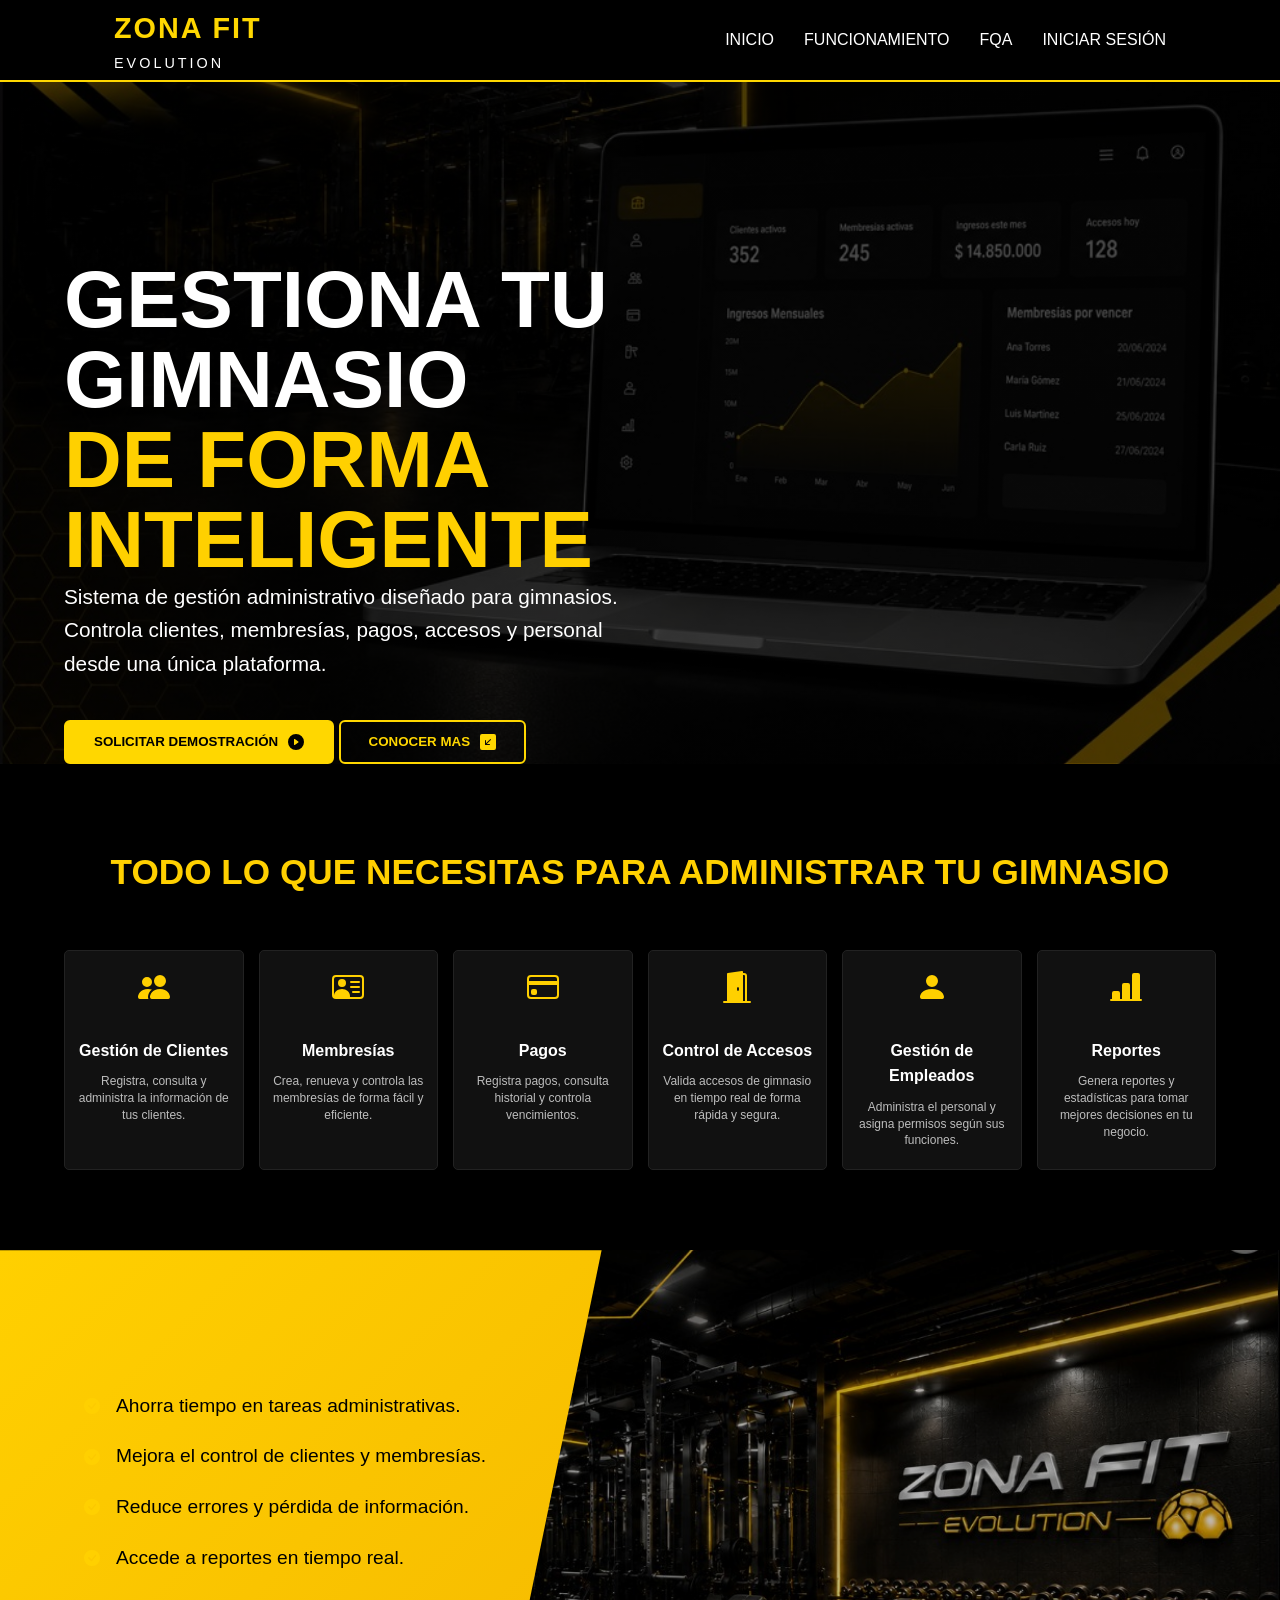
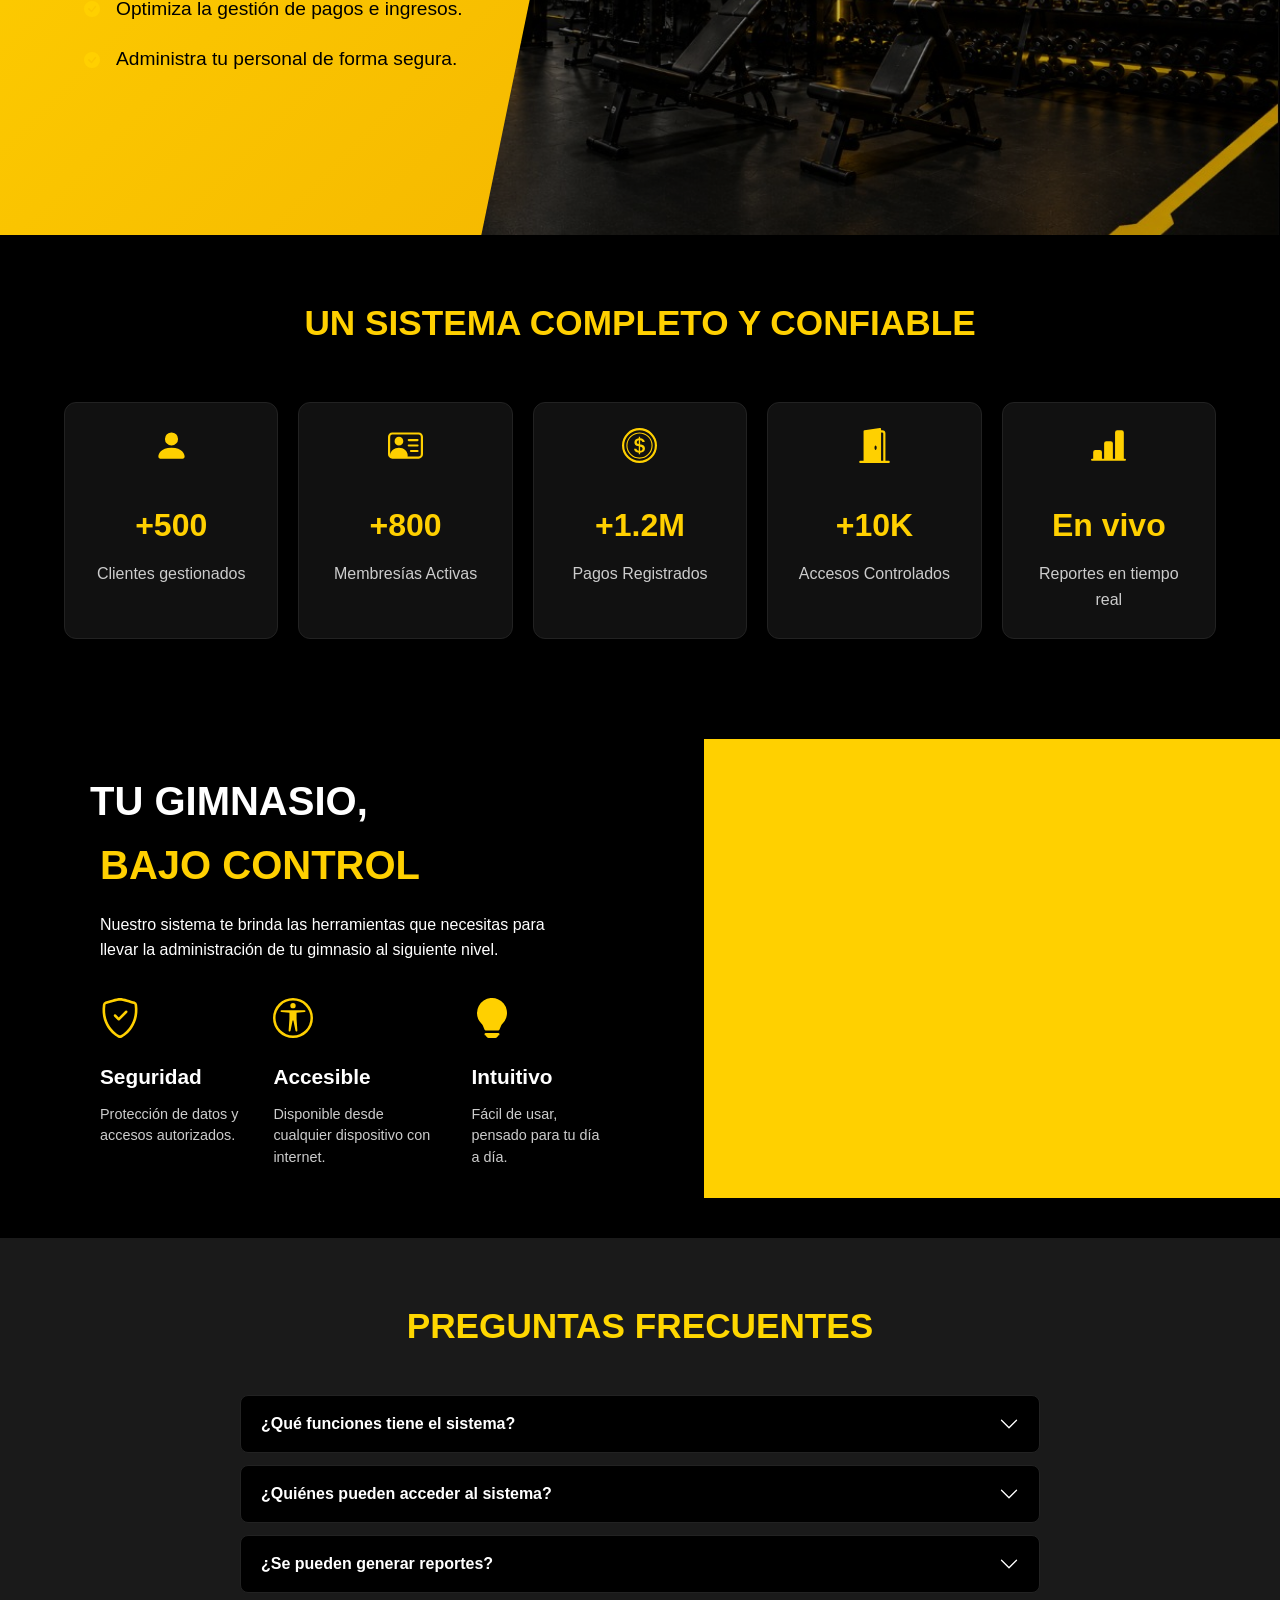
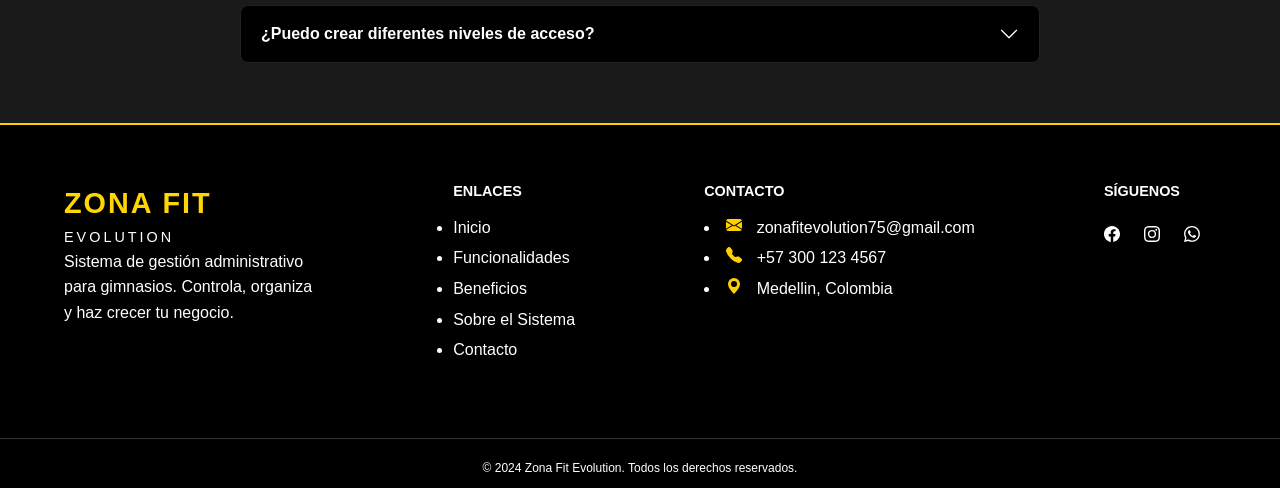
==== commit fa826eb0: "correcciones ortografia" ====
--- a/index.html
+++ b/index.html
@@ -5,7 +5,7 @@
     <meta name="viewport" content="width=device-width, initial-scale=1.0" />
     <title>Landing page</title>
 
-   <link rel="stylesheet" href="../estilos_css/stilos.css">
+   <link rel="stylesheet" href="estilos_css/stilos.css">
 </head>
 <body>
 
@@ -29,7 +29,7 @@
           <a href="#inicio" class="nav_link">INICIO</a>
           <a href="#funcionalidad" class="nav_link">FUNCIONAMIENTO</a>
           <a href="#FQA" class="nav_link">FQA</a>
-          <a href="#" class="nav_link">INICIAR SESION</a>
+          <a href="#" class="nav_link">INICIAR SESIÓN</a>
         </nav>
       </div>
     </header>
@@ -40,13 +40,13 @@
           GESTIONA TU GIMNASIO <span>DE FORMA INTELIGENTE</span>
         </h1>
         <p class="descripcion">
-          Sistema de gestion administrativo diseñado para gimnasios. Controla
-          clientes, menbresias, pagos, accesos y personal desde una unica
+          Sistema de gestión administrativo diseñado para gimnasios. Controla
+          clientes, membresías, pagos, accesos y personal desde una única
           plataforma.
         </p>
         <div class="botones">
           <button class="boton_amarillo">
-            SOLICITAR DEMOSTRACION
+            SOLICITAR DEMOSTRACIÓN
             <svg
               xmlns="http://www.w3.org/2000/svg"
               width="16"
@@ -716,6 +716,6 @@
         &copy; 2024 Zona Fit Evolution. Todos los derechos reservados.
       </p>
     </footer>
-    <script src="../js/script.js"></script>
+    <script src="js/script.js"></script>
   </body>
 </html>
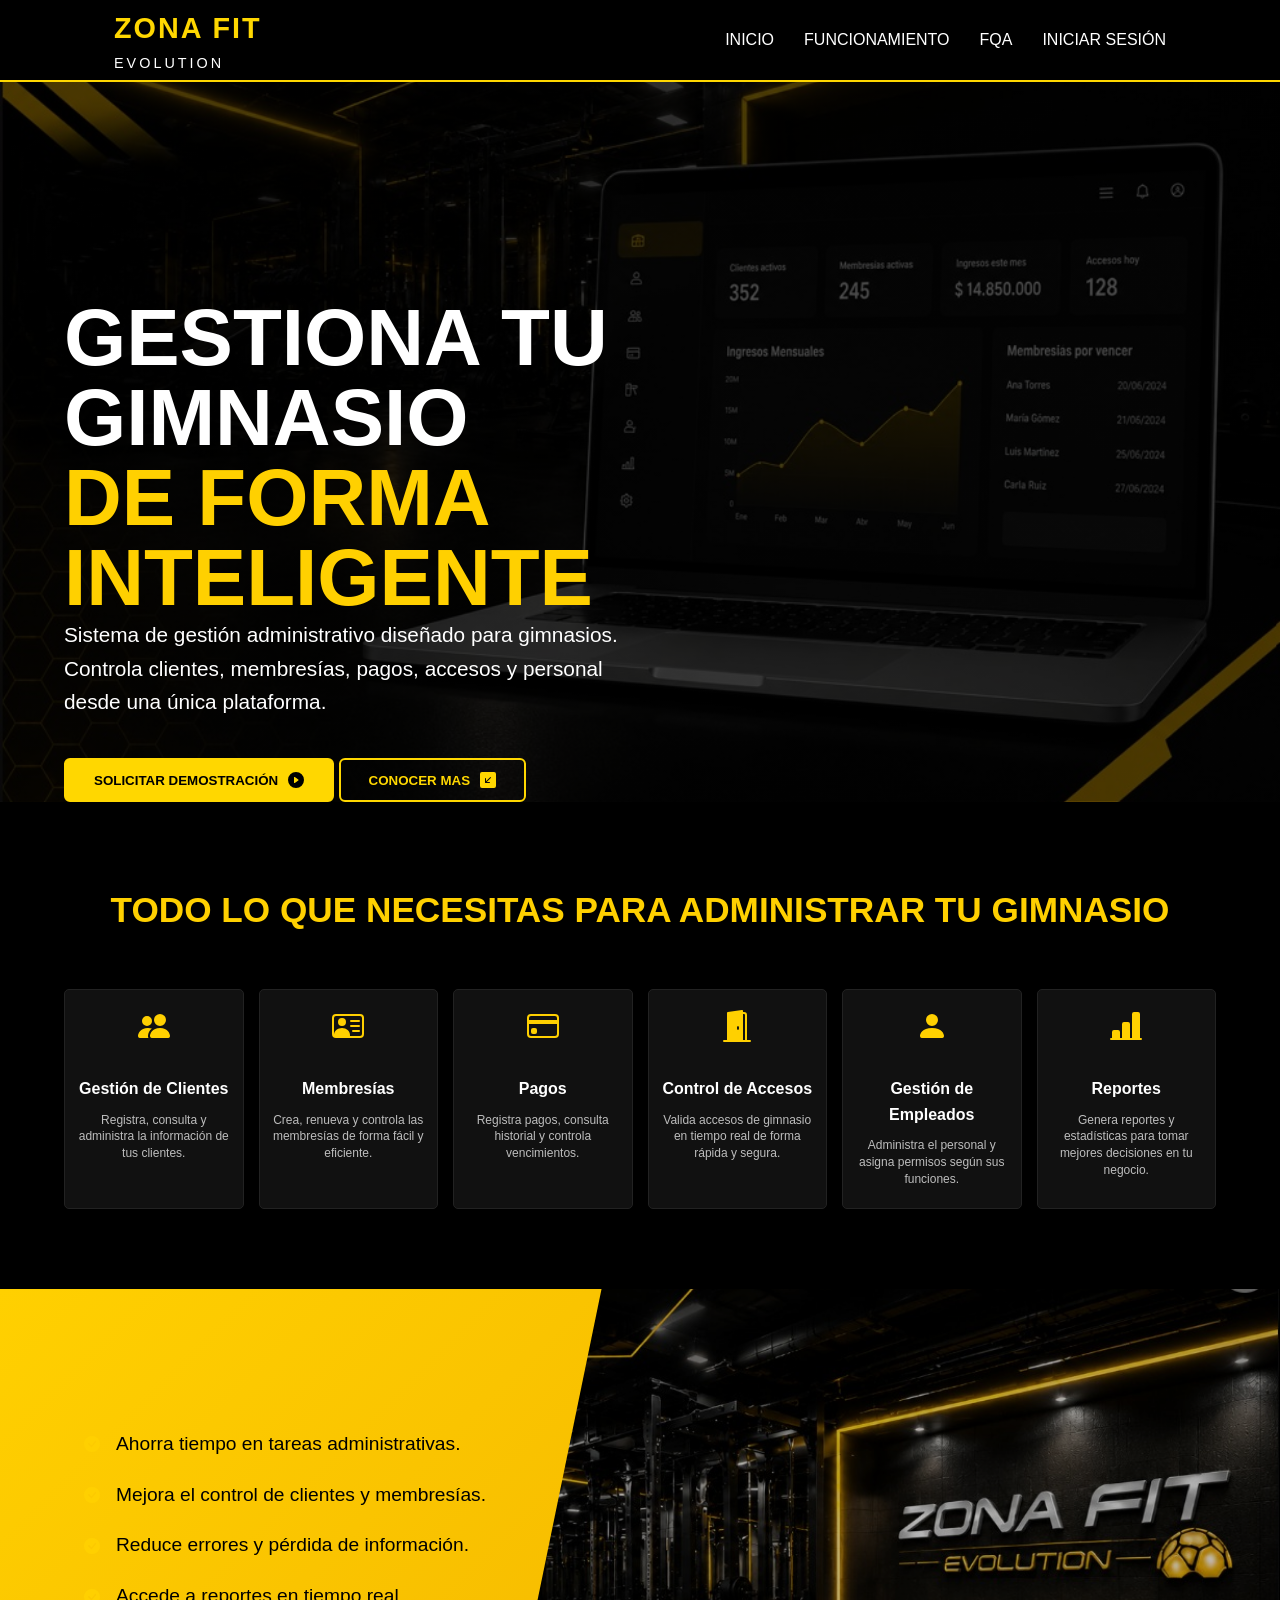
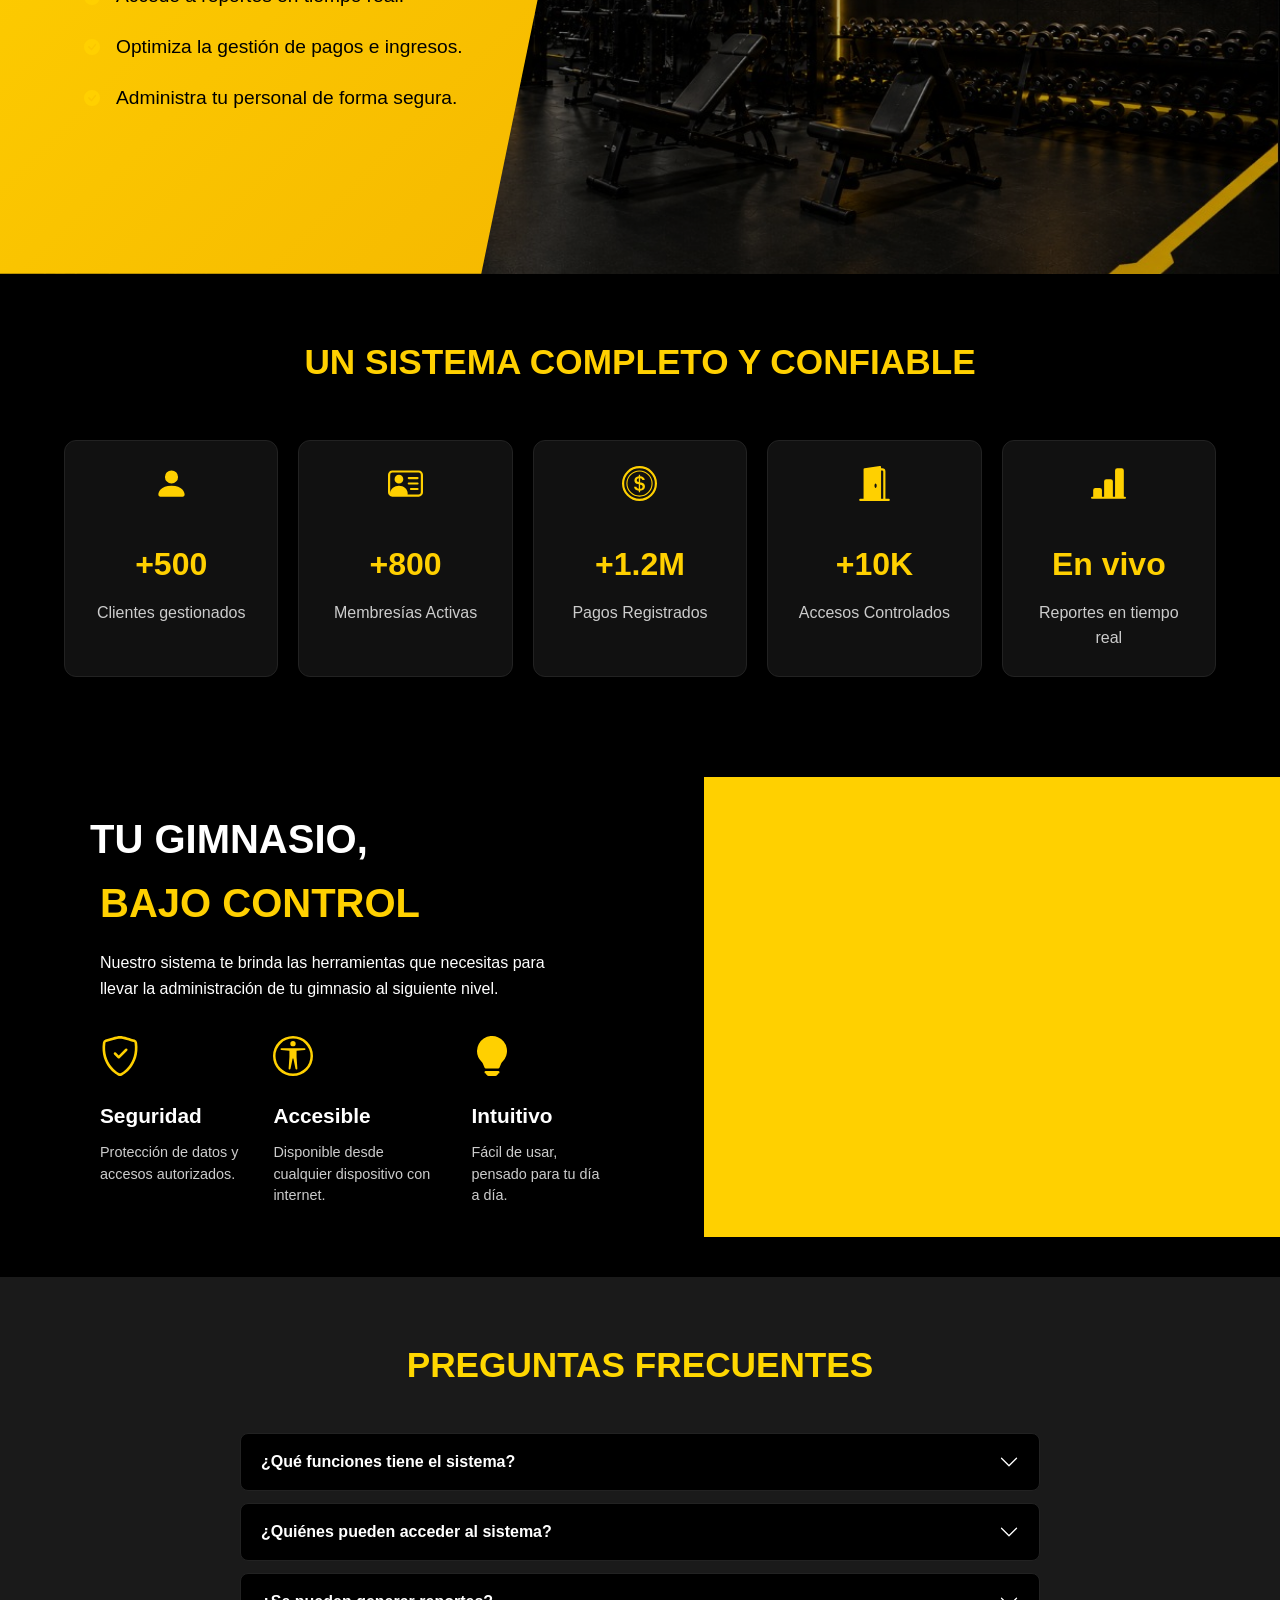
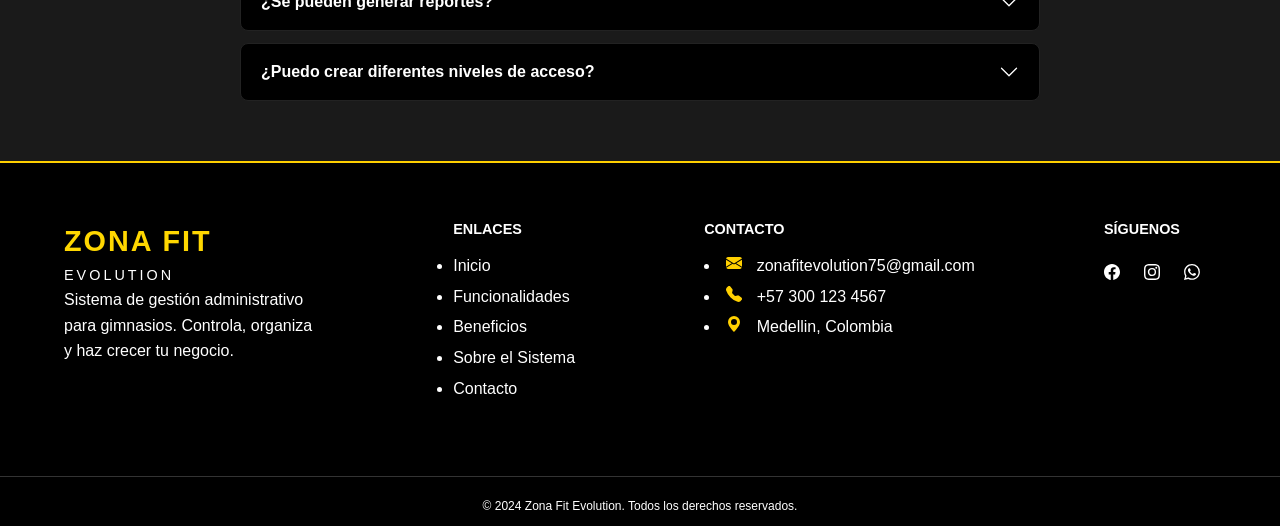
==== commit 0280f3d7: "Corregir rama GitHub Actions" ====
--- a/index.html
+++ b/index.html
@@ -8,12 +8,16 @@
    <link rel="stylesheet" href="estilos_css/stilos.css">
 </head>
 <body>
-
-
-  </head>
-  <body>
-
+     <p id="estado-backend"
+   style="text-align:center;
+   padding:8px;
+   font-size:14px;">
+
+   Verificando conexión con el backend...
+
+</p>
     <header>
+ 
       <div class="container header__inner">
         <a href="#inicio" class="logo">
           <span class="logo__main">ZONA FIT</span>
